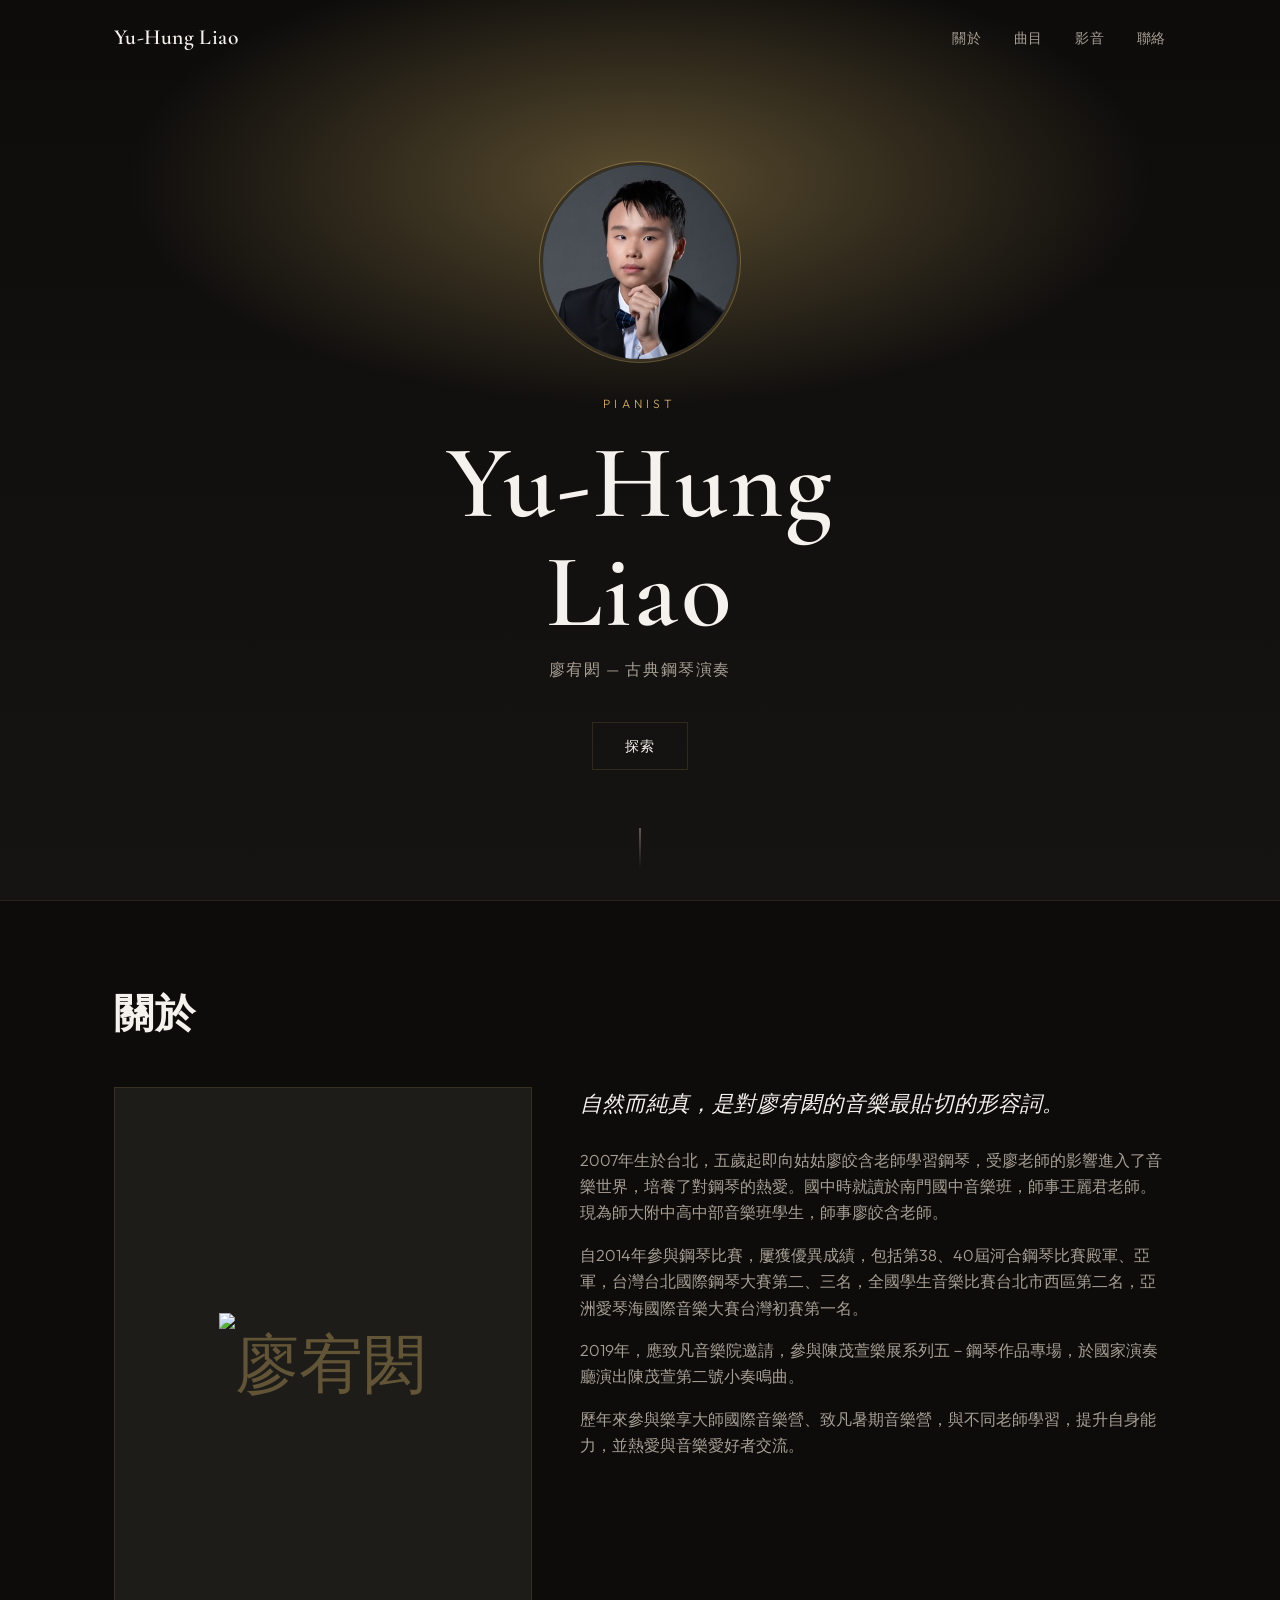
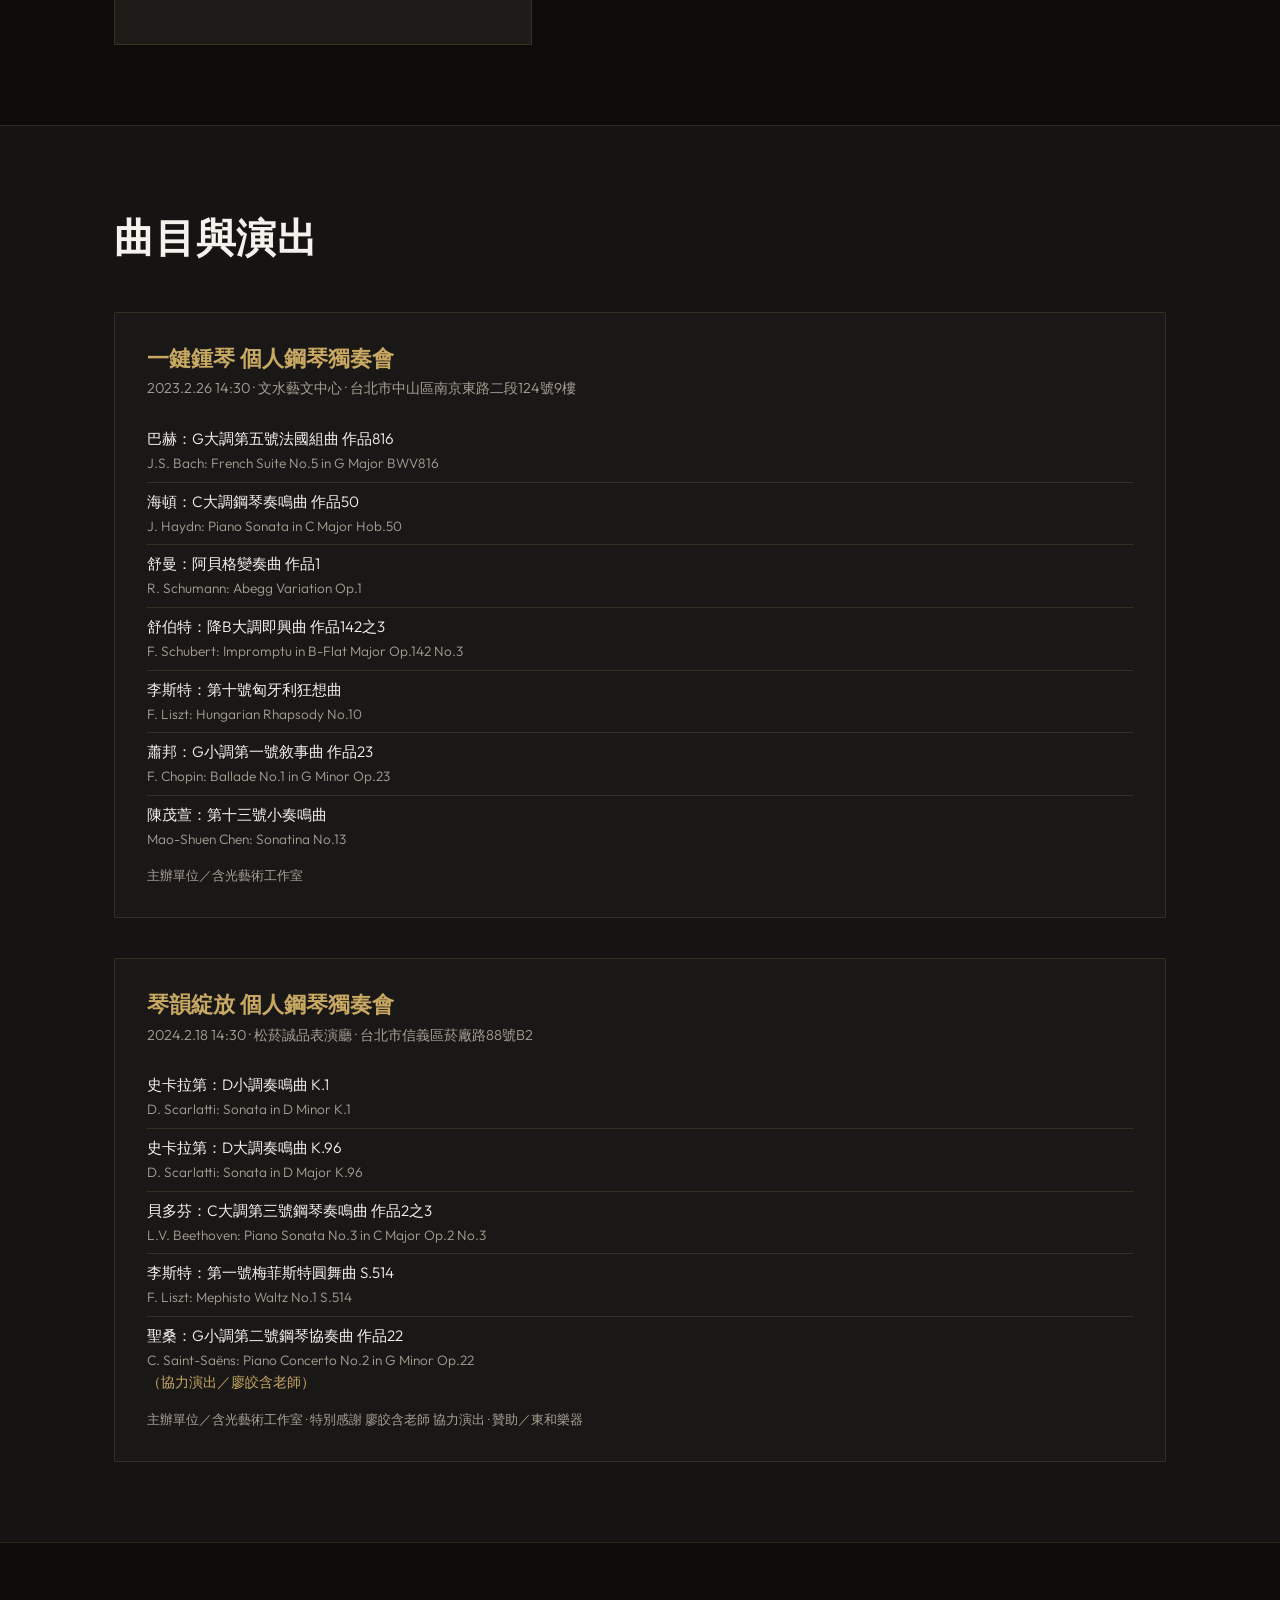
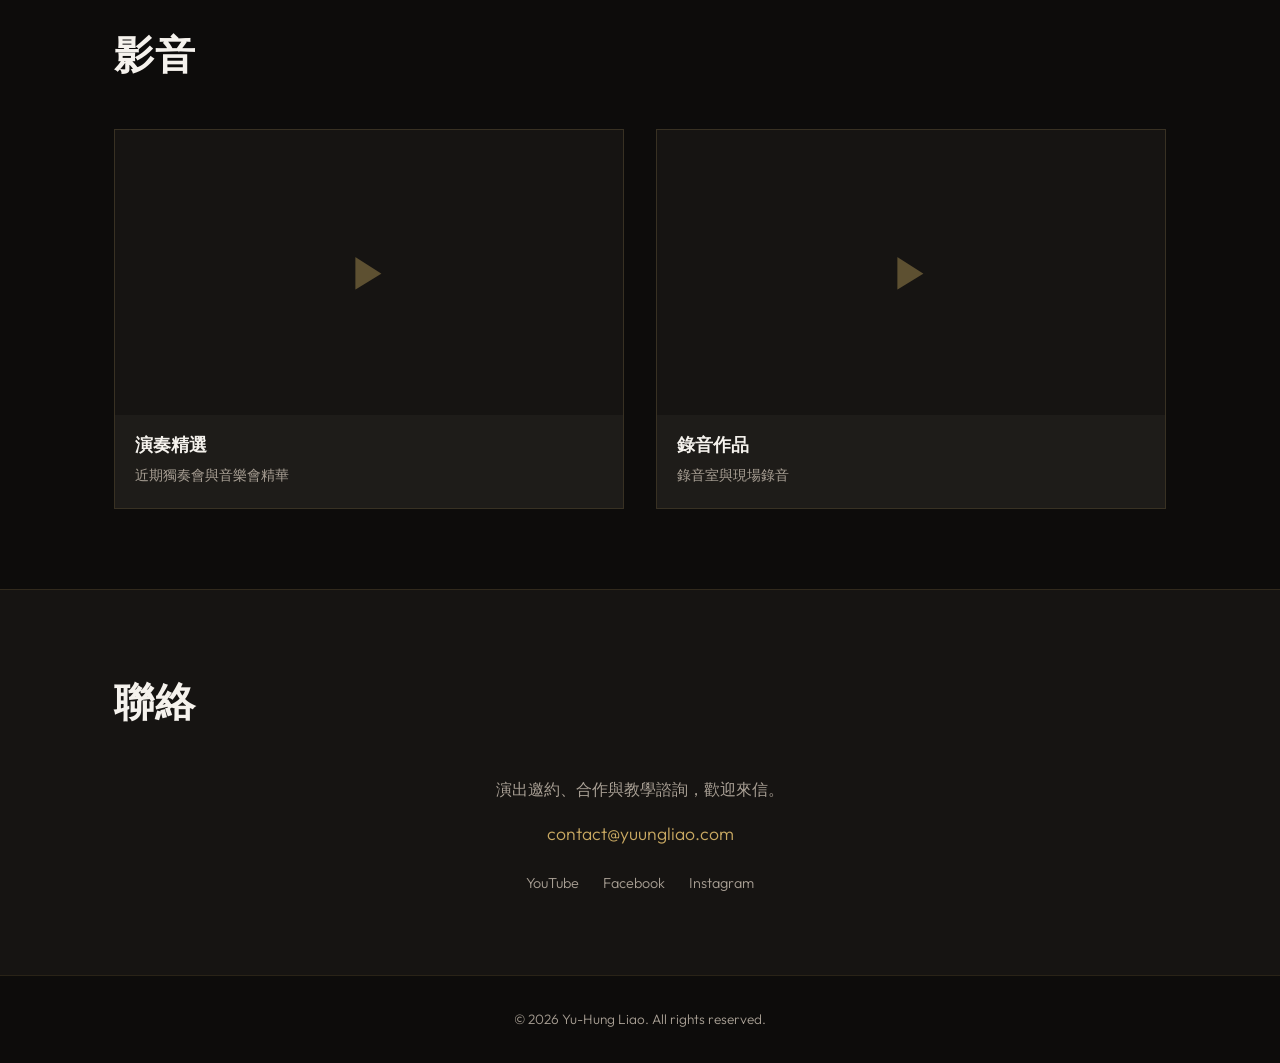
==== index.html @ 667f0459 "add background" ====
<!DOCTYPE html>
<html lang="zh-TW">
<head>
  <meta charset="UTF-8">
  <meta name="viewport" content="width=device-width, initial-scale=1.0">
  <title>Yu-Hung Liao | 鋼琴家 Pianist</title>
  <meta name="description" content="Yu-Hung Liao 鋼琴家個人網站 — 古典鋼琴演奏與音樂藝術">
  <link rel="preconnect" href="https://fonts.googleapis.com">
  <link rel="preconnect" href="https://fonts.gstatic.com" crossorigin>
  <link href="https://fonts.googleapis.com/css2?family=Cormorant+Garamond:ital,wght@0,400;0,600;1,400&family=Outfit:wght@300;400;500&display=swap" rel="stylesheet">
  <link rel="stylesheet" href="styles.css">
</head>
<body>
    <div class="bg-piano-keys" aria-hidden="true"></div>
  <header class="header">
    <nav class="nav">
      <a href="#home" class="logo">Yu-Hung Liao</a>
      <ul class="nav-links">
        <li><a href="#about">關於</a></li>
        <li><a href="#repertoire">曲目</a></li>
        <li><a href="#media">影音</a></li>
        <li><a href="#contact">聯絡</a></li>
      </ul>
      <button class="nav-toggle" aria-label="開啟選單">
        <span></span><span></span><span></span>
      </button>
    </nav>
  </header>

  <main>
    <section id="home" class="hero">
      <div class="hero-bg"></div>
      <div class="hero-photo">
        <img src="pianist-portrait.jpg" alt="廖宥閎">
      </div>
      <div class="hero-content">
        <p class="hero-subtitle">Pianist</p>
        <h1 class="hero-title">Yu-Hung<br>Liao</h1>
        <p class="hero-tagline">廖宥閎 — 古典鋼琴演奏</p>
        <a href="#about" class="hero-cta">探索</a>
      </div>
      <div class="scroll-hint">
        <span></span>
      </div>
    </section>

    <section id="about" class="section about">
      <div class="container">
        <h2 class="section-title">關於</h2>
        <div class="about-grid">
          <div class="about-image">
            <div class="about-image-placeholder">
              <span aria-hidden="true"><img src="photo.jpg" alt="廖宥閎"></span>
            </div>
          </div>
          <div class="about-text">
            <p class="lead">
              自然而純真，是對廖宥閎的音樂最貼切的形容詞。
            </p>
            <p>
              2007年生於台北，五歲起即向姑姑廖皎含老師學習鋼琴，受廖老師的影響進入了音樂世界，培養了對鋼琴的熱愛。國中時就讀於南門國中音樂班，師事王麗君老師。現為師大附中高中部音樂班學生，師事廖皎含老師。
            </p>
            <p>
              自2014年參與鋼琴比賽，屢獲優異成績，包括第38、40屆河合鋼琴比賽殿軍、亞軍，台灣台北國際鋼琴大賽第二、三名，全國學生音樂比賽台北市西區第二名，亞洲愛琴海國際音樂大賽台灣初賽第一名。
            </p>
            <p>
              2019年，應致凡音樂院邀請，參與陳茂萱樂展系列五－鋼琴作品專場，於國家演奏廳演出陳茂萱第二號小奏鳴曲。
            </p>
            <p>
              歷年來參與樂享大師國際音樂營、致凡暑期音樂營，與不同老師學習，提升自身能力，並熱愛與音樂愛好者交流。
            </p>
          </div>
        </div>
      </div>
    </section>

    <section id="repertoire" class="section repertoire">
      <div class="container">
        <h2 class="section-title">曲目與演出</h2>
        <div class="concert-list">
          <article class="concert-card">
            <h3 class="concert-title">一鍵鍾琴 個人鋼琴獨奏會</h3>
            <p class="concert-meta">2023.2.26 14:30 · 文水藝文中心 · 台北市中山區南京東路二段124號9樓</p>
            <ul class="concert-program">
              <li>巴赫：G大調第五號法國組曲 作品816 <span>J.S. Bach: French Suite No.5 in G Major BWV816</span></li>
              <li>海頓：C大調鋼琴奏鳴曲 作品50 <span>J. Haydn: Piano Sonata in C Major Hob.50</span></li>
              <li>舒曼：阿貝格變奏曲 作品1 <span>R. Schumann: Abegg Variation Op.1</span></li>
              <li>舒伯特：降B大調即興曲 作品142之3 <span>F. Schubert: Impromptu in B-Flat Major Op.142 No.3</span></li>
              <li>李斯特：第十號匈牙利狂想曲 <span>F. Liszt: Hungarian Rhapsody No.10</span></li>
              <li>蕭邦：G小調第一號敘事曲 作品23 <span>F. Chopin: Ballade No.1 in G Minor Op.23</span></li>
              <li>陳茂萱：第十三號小奏鳴曲 <span>Mao-Shuen Chen: Sonatina No.13</span></li>
            </ul>
            <p class="concert-org">主辦單位／含光藝術工作室</p>
          </article>
          <article class="concert-card">
            <h3 class="concert-title">琴韻綻放 個人鋼琴獨奏會</h3>
            <p class="concert-meta">2024.2.18 14:30 · 松菸誠品表演廳 · 台北市信義區菸廠路88號B2</p>
            <ul class="concert-program">
              <li>史卡拉第：D小調奏鳴曲 K.1 <span>D. Scarlatti: Sonata in D Minor K.1</span></li>
              <li>史卡拉第：D大調奏鳴曲 K.96 <span>D. Scarlatti: Sonata in D Major K.96</span></li>
              <li>貝多芬：C大調第三號鋼琴奏鳴曲 作品2之3 <span>L.V. Beethoven: Piano Sonata No.3 in C Major Op.2 No.3</span></li>
              <li>李斯特：第一號梅菲斯特圓舞曲 S.514 <span>F. Liszt: Mephisto Waltz No.1 S.514</span></li>
              <li>聖桑：G小調第二號鋼琴協奏曲 作品22 <span>C. Saint-Saëns: Piano Concerto No.2 in G Minor Op.22</span> <em>（協力演出／廖皎含老師）</em></li>
            </ul>
            <p class="concert-org">主辦單位／含光藝術工作室 · 特別感謝 廖皎含老師 協力演出 · 贊助／東和樂器</p>
          </article>
        </div>
      </div>
    </section>

    <section id="media" class="section media">
      <div class="container">
        <h2 class="section-title">影音</h2>
        <div class="media-grid">
          <article class="media-card">
            <div class="media-thumb">
              <span aria-hidden="true">▶</span>
            </div>
            <h3>演奏精選</h3>
            <p>近期獨奏會與音樂會精華</p>
          </article>
          <article class="media-card">
            <div class="media-thumb">
              <span aria-hidden="true">▶</span>
            </div>
            <h3>錄音作品</h3>
            <p>錄音室與現場錄音</p>
          </article>
        </div>
      </div>
    </section>

    <section id="contact" class="section contact">
      <div class="container">
        <h2 class="section-title">聯絡</h2>
        <div class="contact-content">
          <p>演出邀約、合作與教學諮詢，歡迎來信。</p>
          <a href="mailto:contact@yuungliao.com" class="contact-email">contact@yuungliao.com</a>
          <div class="contact-social">
            <a href="#" aria-label="YouTube">YouTube</a>
            <a href="#" aria-label="Facebook">Facebook</a>
            <a href="#" aria-label="Instagram">Instagram</a>
          </div>
        </div>
      </div>
    </section>
  </main>

  <footer class="footer">
    <div class="container">
      <p>© <span id="year"></span> Yu-Hung Liao. All rights reserved.</p>
    </div>
  </footer>

  <script src="script.js"></script>
</body>
</html>
---- styles.css ----
/* --- Variables --- */
:root {
  --bg: #0d0c0b;
  --bg-soft: #161412;
  --surface: #1e1c19;
  --text: #f5f2ed;
  --text-muted: #a89f94;
  --accent: #c9a962;
  --accent-dim: rgba(201, 169, 98, 0.4);
  --border: rgba(201, 169, 98, 0.15);
  --font-display: "Cormorant Garamond", "Times New Roman", serif;
  --font-body: "Outfit", "Segoe UI", sans-serif;
}

/* --- Reset & Base --- */
*,
*::before,
*::after {
  box-sizing: border-box;
}

html {
  scroll-behavior: smooth;
}

body {
  margin: 0;
  font-family: var(--font-body);
  font-weight: 300;
  font-size: 1rem;
  line-height: 1.65;
  color: var(--text);
  background: var(--bg);
  -webkit-font-smoothing: antialiased;
  position: relative;
}

/* 若隱若現的斜向真實鋼琴琴鍵背景（可改用本地圖：url('piano-keys.jpg')）*/
.bg-piano-keys {
  position: fixed;
  inset: -60%;
  z-index: -1;
  overflow: hidden;
  background: var(--bg);
  background-image:
    linear-gradient(rgba(13, 12, 11, 0.88), rgba(13, 12, 11, 0.88)),
    url("https://images.unsplash.com/photo-1520523839897-bd0b52f945a0?auto=format&fit=crop&w=1920");
  background-size: cover;
  background-position: center;
  transform: skewY(-10deg) rotate(-7deg);
  transform-origin: center center;
  pointer-events: none;
}

a {
  color: var(--accent);
  text-decoration: none;
  transition: color 0.2s ease;
}

a:hover {
  color: var(--text);
}

h1, h2, h3 {
  font-family: var(--font-display);
  font-weight: 600;
}

img {
  max-width: 100%;
  height: auto;
  display: block;
}

/* --- Layout --- */
.container {
  width: 100%;
  max-width: 1100px;
  margin: 0 auto;
  padding: 0 1.5rem;
}

/* --- Header & Nav --- */
.header {
  position: fixed;
  top: 0;
  left: 0;
  right: 0;
  z-index: 100;
  padding: 1.25rem 0;
  transition: background 0.3s ease, padding 0.3s ease;
}

.header.scrolled {
  background: rgba(13, 12, 11, 0.92);
  backdrop-filter: blur(8px);
}

.nav {
  position: relative;
  max-width: 1100px;
  margin: 0 auto;
  padding: 0 1.5rem;
  display: flex;
  align-items: center;
  justify-content: space-between;
}

.logo {
  font-family: var(--font-display);
  font-size: 1.35rem;
  font-weight: 600;
  color: var(--text);
  letter-spacing: 0.02em;
}

.nav-links {
  display: flex;
  gap: 2rem;
  list-style: none;
  margin: 0;
  padding: 0;
}

.nav-links a {
  color: var(--text-muted);
  font-size: 0.9rem;
  font-weight: 400;
  letter-spacing: 0.05em;
}

.nav-links a:hover {
  color: var(--accent);
}

.nav-toggle {
  display: none;
  flex-direction: column;
  gap: 5px;
  background: none;
  border: none;
  cursor: pointer;
  padding: 8px;
}

.nav-toggle span {
  width: 22px;
  height: 2px;
  background: var(--text-muted);
}

/* --- Hero --- */
.hero {
  min-height: 100vh;
  display: flex;
  flex-direction: column;
  align-items: center;
  justify-content: center;
  position: relative;
  padding: 6rem 1.5rem 4rem;
  overflow: hidden;
}

.hero-bg {
  position: absolute;
  inset: 0;
  background:
    radial-gradient(ellipse 80% 50% at 50% 20%, var(--accent-dim) 0%, transparent 50%),
    linear-gradient(180deg, var(--bg) 0%, var(--bg-soft) 100%);
  pointer-events: none;
}

.hero-photo {
  position: relative;
  z-index: 1;
  margin-bottom: 2rem;
  width: clamp(140px, 22vw, 200px);
  aspect-ratio: 1;
  border-radius: 50%;
  overflow: hidden;
  border: 3px solid var(--border);
  box-shadow: 0 0 0 1px var(--accent-dim);
  background: var(--surface);
}

.hero-photo img {
  width: 100%;
  height: 100%;
  object-fit: cover;
}

.hero-content {
  position: relative;
  text-align: center;
  z-index: 1;
}

.hero-subtitle {
  font-family: var(--font-body);
  font-size: 0.75rem;
  letter-spacing: 0.35em;
  text-transform: uppercase;
  color: var(--accent);
  margin: 0 0 1rem;
}

.hero-title {
  font-family: var(--font-display);
  font-size: clamp(3rem, 12vw, 6.5rem);
  font-weight: 600;
  line-height: 1.05;
  margin: 0 0 0.5rem;
  letter-spacing: 0.02em;
}

.hero-tagline {
  font-size: 1rem;
  color: var(--text-muted);
  margin: 0 0 2.5rem;
  letter-spacing: 0.1em;
}

.hero-cta {
  display: inline-block;
  padding: 0.75rem 2rem;
  border: 1px solid var(--border);
  color: var(--text);
  font-size: 0.85rem;
  letter-spacing: 0.1em;
}

.hero-cta:hover {
  background: var(--accent-dim);
  border-color: var(--accent);
  color: var(--text);
}

.scroll-hint {
  position: absolute;
  bottom: 2rem;
  left: 50%;
  transform: translateX(-50%);
}

.scroll-hint span {
  display: block;
  width: 1px;
  height: 40px;
  background: linear-gradient(to bottom, var(--text-muted), transparent);
  animation: scrollHint 2s ease-in-out infinite;
}

@keyframes scrollHint {
  0%, 100% { opacity: 0.3; transform: scaleY(0.6); }
  50% { opacity: 1; transform: scaleY(1); }
}

/* --- Sections --- */
.section {
  padding: 5rem 0;
  border-top: 1px solid var(--border);
}

.section-title {
  font-size: clamp(1.75rem, 4vw, 2.5rem);
  margin: 0 0 2.5rem;
  color: var(--text);
  letter-spacing: 0.02em;
}

/* --- About --- */
.about-grid {
  display: grid;
  grid-template-columns: 1fr 1.4fr;
  gap: 3rem;
  align-items: start;
}

.about-image-placeholder {
  aspect-ratio: 3/4;
  background: var(--surface);
  border: 1px solid var(--border);
  display: flex;
  align-items: center;
  justify-content: center;
  font-size: 4rem;
  color: var(--accent-dim);
  font-family: var(--font-display);
}

.about-text .lead {
  font-family: var(--font-display);
  font-size: 1.35rem;
  font-style: italic;
  color: var(--text);
  margin: 0 0 1.5rem;
}

.about-text p {
  margin: 0 0 1rem;
  color: var(--text-muted);
}

.about-text p:last-child {
  margin-bottom: 0;
}

/* --- Repertoire（曲目與演出：跨瀏覽器一致化）--- */
.repertoire {
  background: var(--bg-soft);
  -webkit-font-smoothing: antialiased;
  -moz-osx-font-smoothing: grayscale;
  text-rendering: optimizeLegibility;
}

.concert-list {
  display: grid;
  gap: 2.5rem;
}

.concert-card {
  padding: 2rem;
  border: 1px solid var(--border);
  border-radius: 2px;
  background: rgba(255, 255, 255, 0.02);
  box-sizing: border-box;
}

.concert-title {
  font-family: var(--font-display);
  font-size: 1.35rem;
  margin: 0 0 0.35rem;
  padding: 0;
  color: var(--accent);
  line-height: 1.3;
  font-weight: 600;
}

.concert-title-en {
  display: block;
  font-size: 0.95rem;
  font-weight: 400;
  color: var(--text-muted);
  margin-top: 0.25rem;
}

.concert-meta {
  font-size: 0.9rem;
  color: var(--text-muted);
  margin: 0 0 1.25rem;
  padding: 0;
  line-height: 1.5;
}

.concert-program {
  list-style: none;
  margin: 0 0 1rem;
  padding: 0;
  border: 0;
}

.concert-program li {
  display: block;
  margin: 0;
  padding: 0.5rem 0;
  border-bottom: 1px solid var(--border);
  color: var(--text);
  font-size: 0.95rem;
  line-height: 1.5;
  box-sizing: border-box;
}

.concert-program li:last-child {
  border-bottom: none;
  padding-bottom: 0;
}

.concert-program li span {
  display: block;
  font-size: 0.85rem;
  color: var(--text-muted);
  margin-top: 0.2rem;
  padding-left: 0;
  line-height: 1.45;
}

.concert-program li em {
  font-style: normal;
  color: var(--accent);
  font-size: 0.85rem;
}

.concert-org {
  margin: 0;
  padding: 0;
  font-size: 0.8rem;
  color: var(--text-muted);
  line-height: 1.5;
}

/* --- Media --- */
.media-grid {
  display: grid;
  grid-template-columns: repeat(auto-fit, minmax(280px, 1fr));
  gap: 2rem;
}

.media-card {
  border: 1px solid var(--border);
  background: var(--surface);
  overflow: hidden;
  transition: border-color 0.2s ease, transform 0.2s ease;
}

.media-card:hover {
  border-color: var(--accent-dim);
  transform: translateY(-2px);
}

.media-thumb {
  aspect-ratio: 16/9;
  background: var(--bg-soft);
  display: flex;
  align-items: center;
  justify-content: center;
  font-size: 2.5rem;
  color: var(--accent-dim);
}

.media-card h3 {
  font-size: 1.1rem;
  margin: 1rem 1.25rem 0.25rem;
  color: var(--text);
}

.media-card p {
  margin: 0 1.25rem 1.25rem;
  font-size: 0.9rem;
  color: var(--text-muted);
}

/* --- Contact --- */
.contact {
  background: var(--bg-soft);
}

.contact-content {
  text-align: center;
  max-width: 480px;
  margin: 0 auto;
}

.contact-content p {
  color: var(--text-muted);
  margin: 0 0 1rem;
}

.contact-email {
  display: inline-block;
  font-size: 1.1rem;
  margin-bottom: 1.5rem;
}

.contact-social {
  display: flex;
  justify-content: center;
  gap: 1.5rem;
}

.contact-social a {
  color: var(--text-muted);
  font-size: 0.9rem;
}

.contact-social a:hover {
  color: var(--accent);
}

/* --- Footer --- */
.footer {
  padding: 2rem 0;
  border-top: 1px solid var(--border);
}

.footer .container {
  text-align: center;
}

.footer p {
  margin: 0;
  font-size: 0.85rem;
  color: var(--text-muted);
}

/* --- Responsive --- */
@media (max-width: 768px) {
  .nav-links {
    display: none;
  }

  .nav-toggle {
    display: flex;
  }

  .nav.open .nav-links {
    display: flex;
    position: absolute;
    top: 100%;
    left: 0;
    right: 0;
    flex-direction: column;
    gap: 0;
    padding: 1rem 1.5rem;
    background: var(--bg-soft);
    border-bottom: 1px solid var(--border);
  }

  .nav.open .nav-links li {
    padding: 0.75rem 0;
    border-bottom: 1px solid var(--border);
  }

  .nav.open .nav-links li:last-child {
    border-bottom: none;
  }

  .about-grid {
    grid-template-columns: 1fr;
  }

  .about-image-placeholder {
    max-width: 320px;
    margin: 0 auto;
  }
}

@media (max-width: 480px) {
  .section {
    padding: 3.5rem 0;
  }

  .concert-card {
    padding: 1.5rem;
  }
}
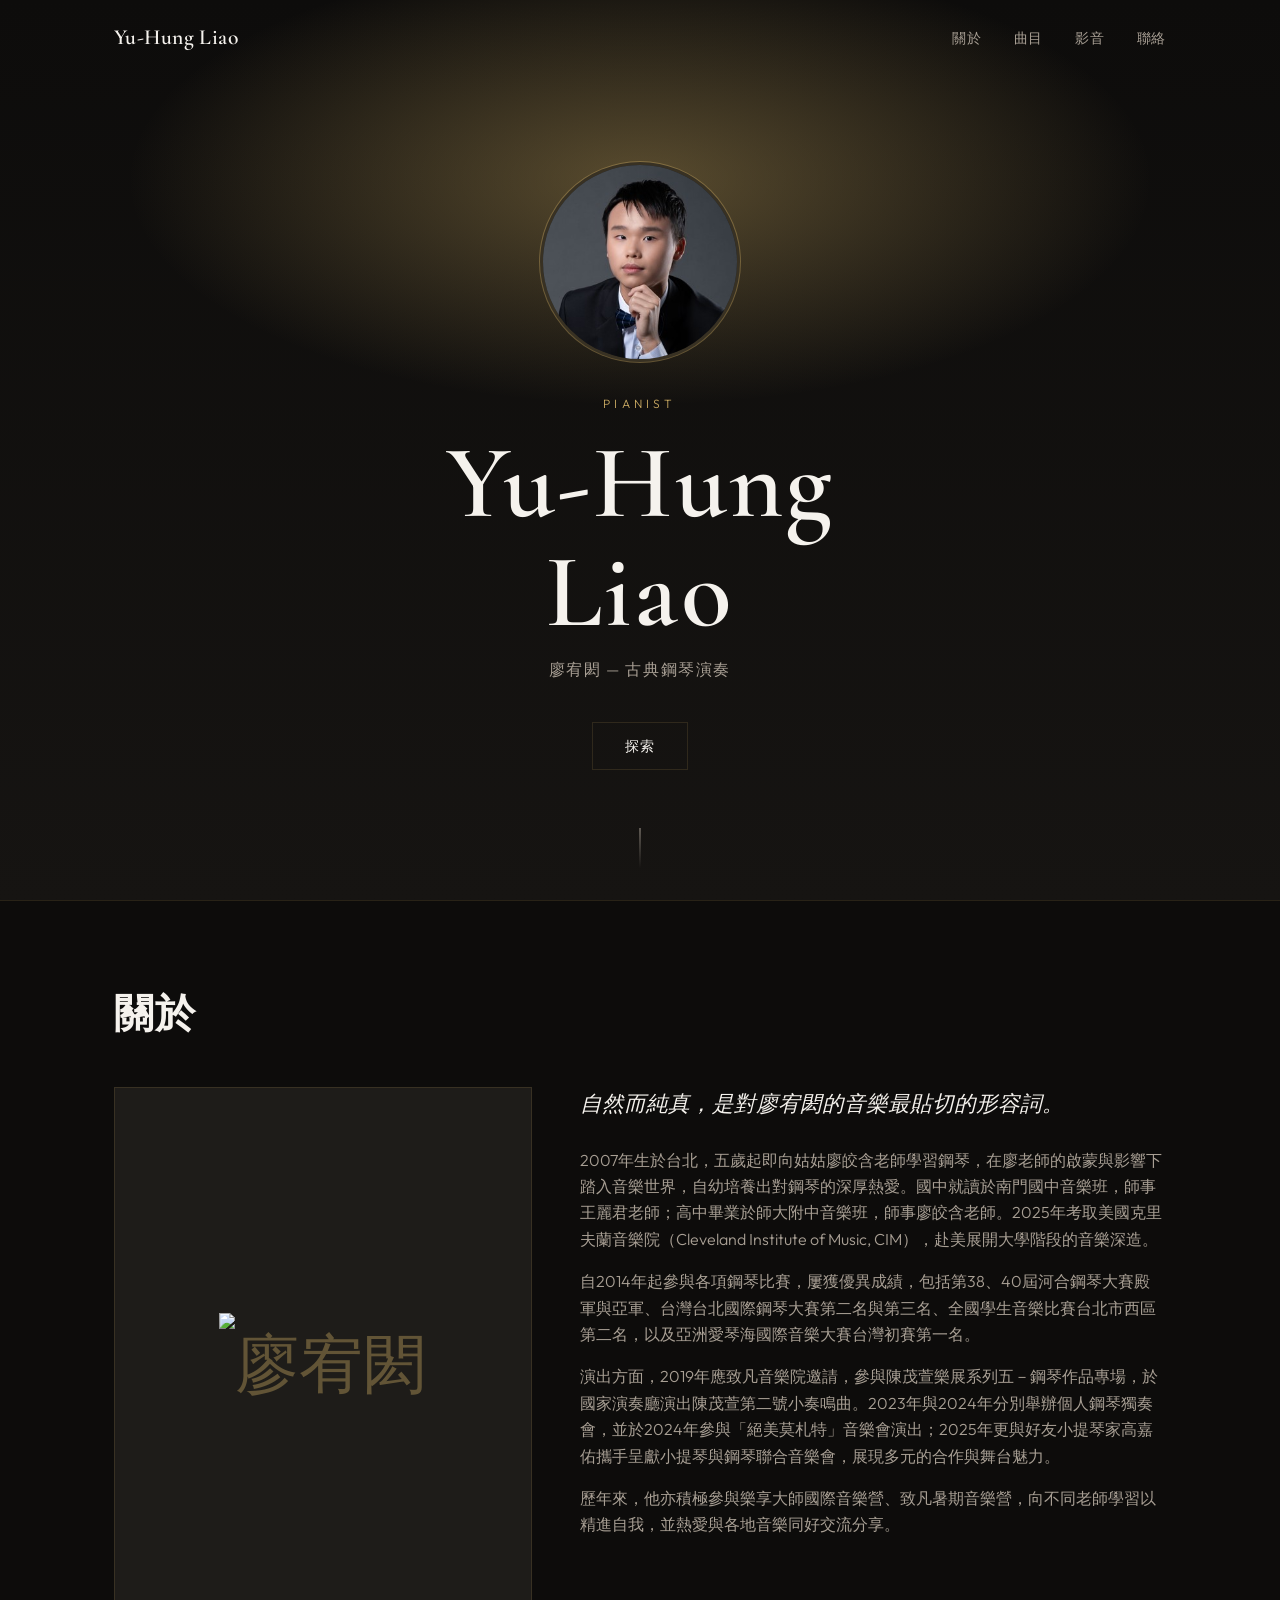
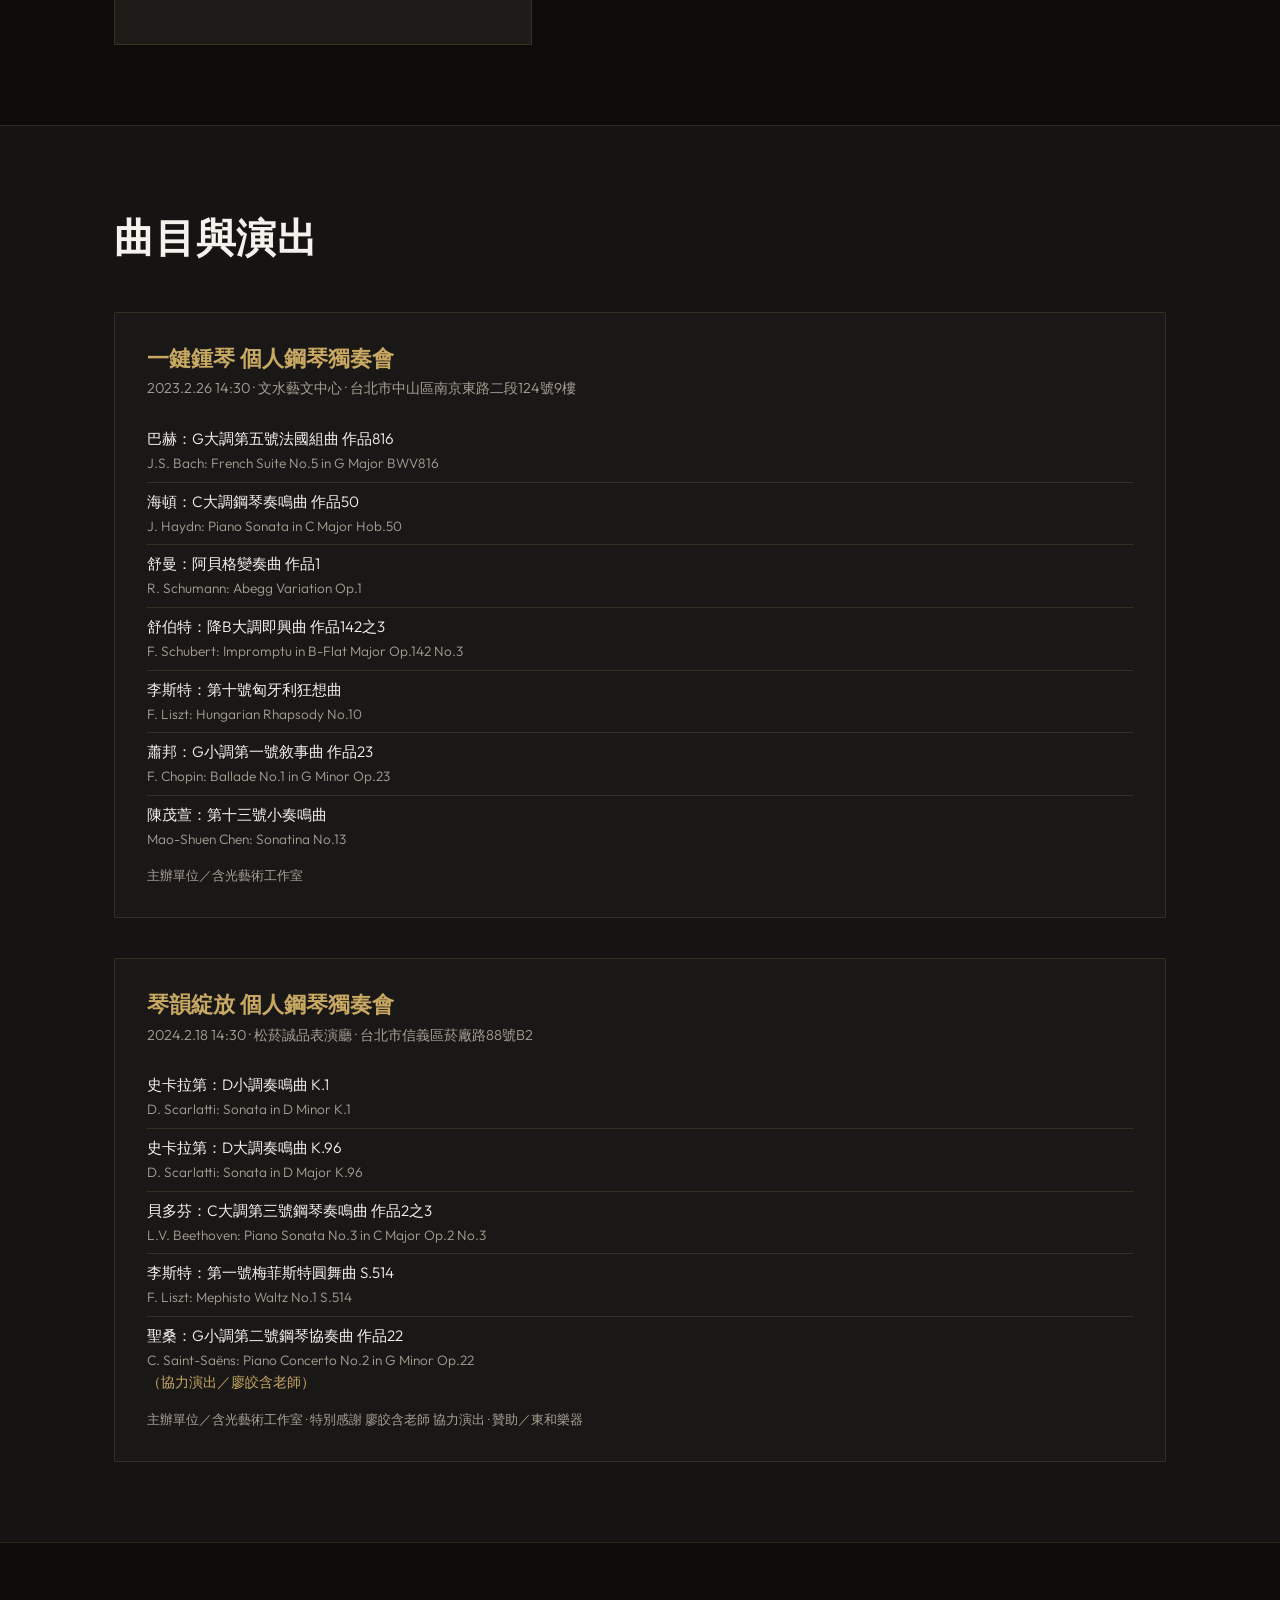
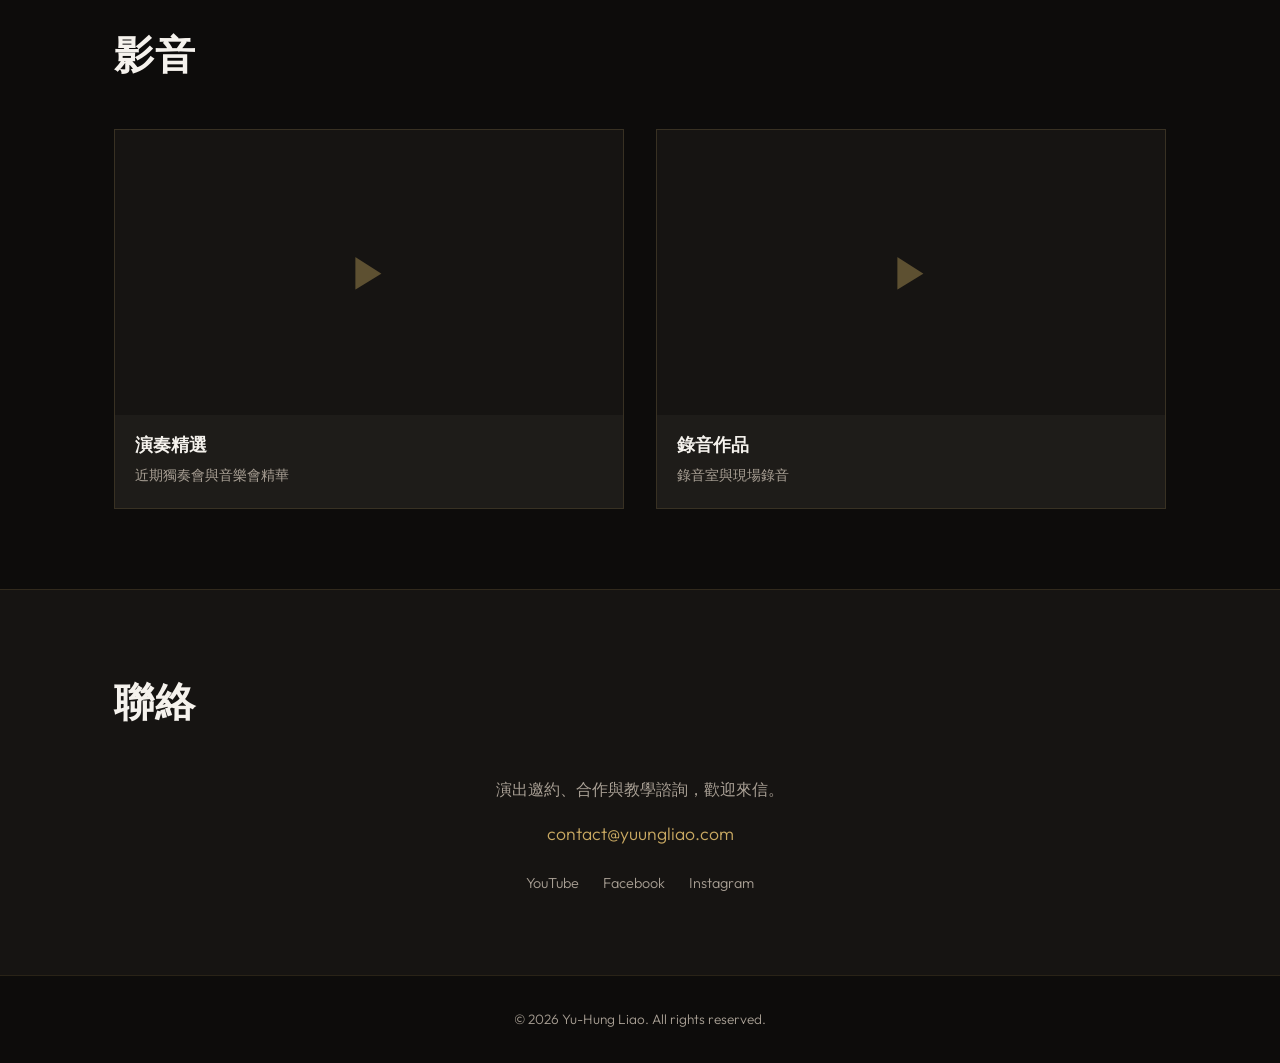
==== commit a1901e89: "fix: update 'about' section with enhanced biography and performance details for 2023-2025" ====
--- a/index.html
+++ b/index.html
@@ -58,16 +58,16 @@
               自然而純真，是對廖宥閎的音樂最貼切的形容詞。
             </p>
             <p>
-              2007年生於台北，五歲起即向姑姑廖皎含老師學習鋼琴，受廖老師的影響進入了音樂世界，培養了對鋼琴的熱愛。國中時就讀於南門國中音樂班，師事王麗君老師。現為師大附中高中部音樂班學生，師事廖皎含老師。
+              2007年生於台北，五歲起即向姑姑廖皎含老師學習鋼琴，在廖老師的啟蒙與影響下踏入音樂世界，自幼培養出對鋼琴的深厚熱愛。國中就讀於南門國中音樂班，師事王麗君老師；高中畢業於師大附中音樂班，師事廖皎含老師。2025年考取美國克里夫蘭音樂院（Cleveland Institute of Music, CIM），赴美展開大學階段的音樂深造。
             </p>
             <p>
-              自2014年參與鋼琴比賽，屢獲優異成績，包括第38、40屆河合鋼琴比賽殿軍、亞軍，台灣台北國際鋼琴大賽第二、三名，全國學生音樂比賽台北市西區第二名，亞洲愛琴海國際音樂大賽台灣初賽第一名。
+              自2014年起參與各項鋼琴比賽，屢獲優異成績，包括第38、40屆河合鋼琴大賽殿軍與亞軍、台灣台北國際鋼琴大賽第二名與第三名、全國學生音樂比賽台北市西區第二名，以及亞洲愛琴海國際音樂大賽台灣初賽第一名。
             </p>
             <p>
-              2019年，應致凡音樂院邀請，參與陳茂萱樂展系列五－鋼琴作品專場，於國家演奏廳演出陳茂萱第二號小奏鳴曲。
+              演出方面，2019年應致凡音樂院邀請，參與陳茂萱樂展系列五－鋼琴作品專場，於國家演奏廳演出陳茂萱第二號小奏鳴曲。2023年與2024年分別舉辦個人鋼琴獨奏會，並於2024年參與「絕美莫札特」音樂會演出；2025年更與好友小提琴家高嘉佑攜手呈獻小提琴與鋼琴聯合音樂會，展現多元的合作與舞台魅力。
             </p>
             <p>
-              歷年來參與樂享大師國際音樂營、致凡暑期音樂營，與不同老師學習，提升自身能力，並熱愛與音樂愛好者交流。
+              歷年來，他亦積極參與樂享大師國際音樂營、致凡暑期音樂營，向不同老師學習以精進自我，並熱愛與各地音樂同好交流分享。
             </p>
           </div>
         </div>
@@ -152,6 +152,10 @@
     </div>
   </footer>
 
+  <script src="config.js"></script>
+  <script src="https://cdn.jsdelivr.net/npm/@supabase/supabase-js@2"></script>
+  <script src="supabase-client.js"></script>
+  <script src="data-loader.js"></script>
   <script src="script.js"></script>
 </body>
 </html>
--- a/styles.css
+++ b/styles.css
@@ -327,6 +327,33 @@
   box-sizing: border-box;
 }
 
+.concert-card-inner {
+  display: flex;
+  gap: 2rem;
+  align-items: flex-start;
+}
+
+.concert-card-body {
+  flex: 1;
+  min-width: 0;
+}
+
+.concert-poster {
+  flex-shrink: 0;
+  width: 260px;
+  border-radius: 2px;
+  overflow: hidden;
+  border: 1px solid var(--border);
+}
+
+.concert-poster img {
+  width: 100%;
+  height: auto;
+  max-height: 360px;
+  object-fit: contain;
+  display: block;
+}
+
 .concert-title {
   font-family: var(--font-display);
   font-size: 1.35rem;
@@ -428,6 +455,12 @@
   color: var(--accent-dim);
 }
 
+.media-thumb img {
+  width: 100%;
+  height: 100%;
+  object-fit: cover;
+}
+
 .media-card h3 {
   font-size: 1.1rem;
   margin: 1rem 1.25rem 0.25rem;
@@ -475,6 +508,13 @@
 
 .contact-social a:hover {
   color: var(--accent);
+}
+
+.contact-social-no-link {
+  color: var(--text-muted);
+  font-size: 0.9rem;
+  cursor: default;
+  text-decoration: none;
 }
 
 /* --- Footer --- */
@@ -533,6 +573,16 @@
     max-width: 320px;
     margin: 0 auto;
   }
+
+  .concert-card-inner {
+    flex-direction: column;
+  }
+
+  .concert-poster {
+    width: 100%;
+    max-width: 320px;
+    margin: 0 auto;
+  }
 }
 
 @media (max-width: 480px) {
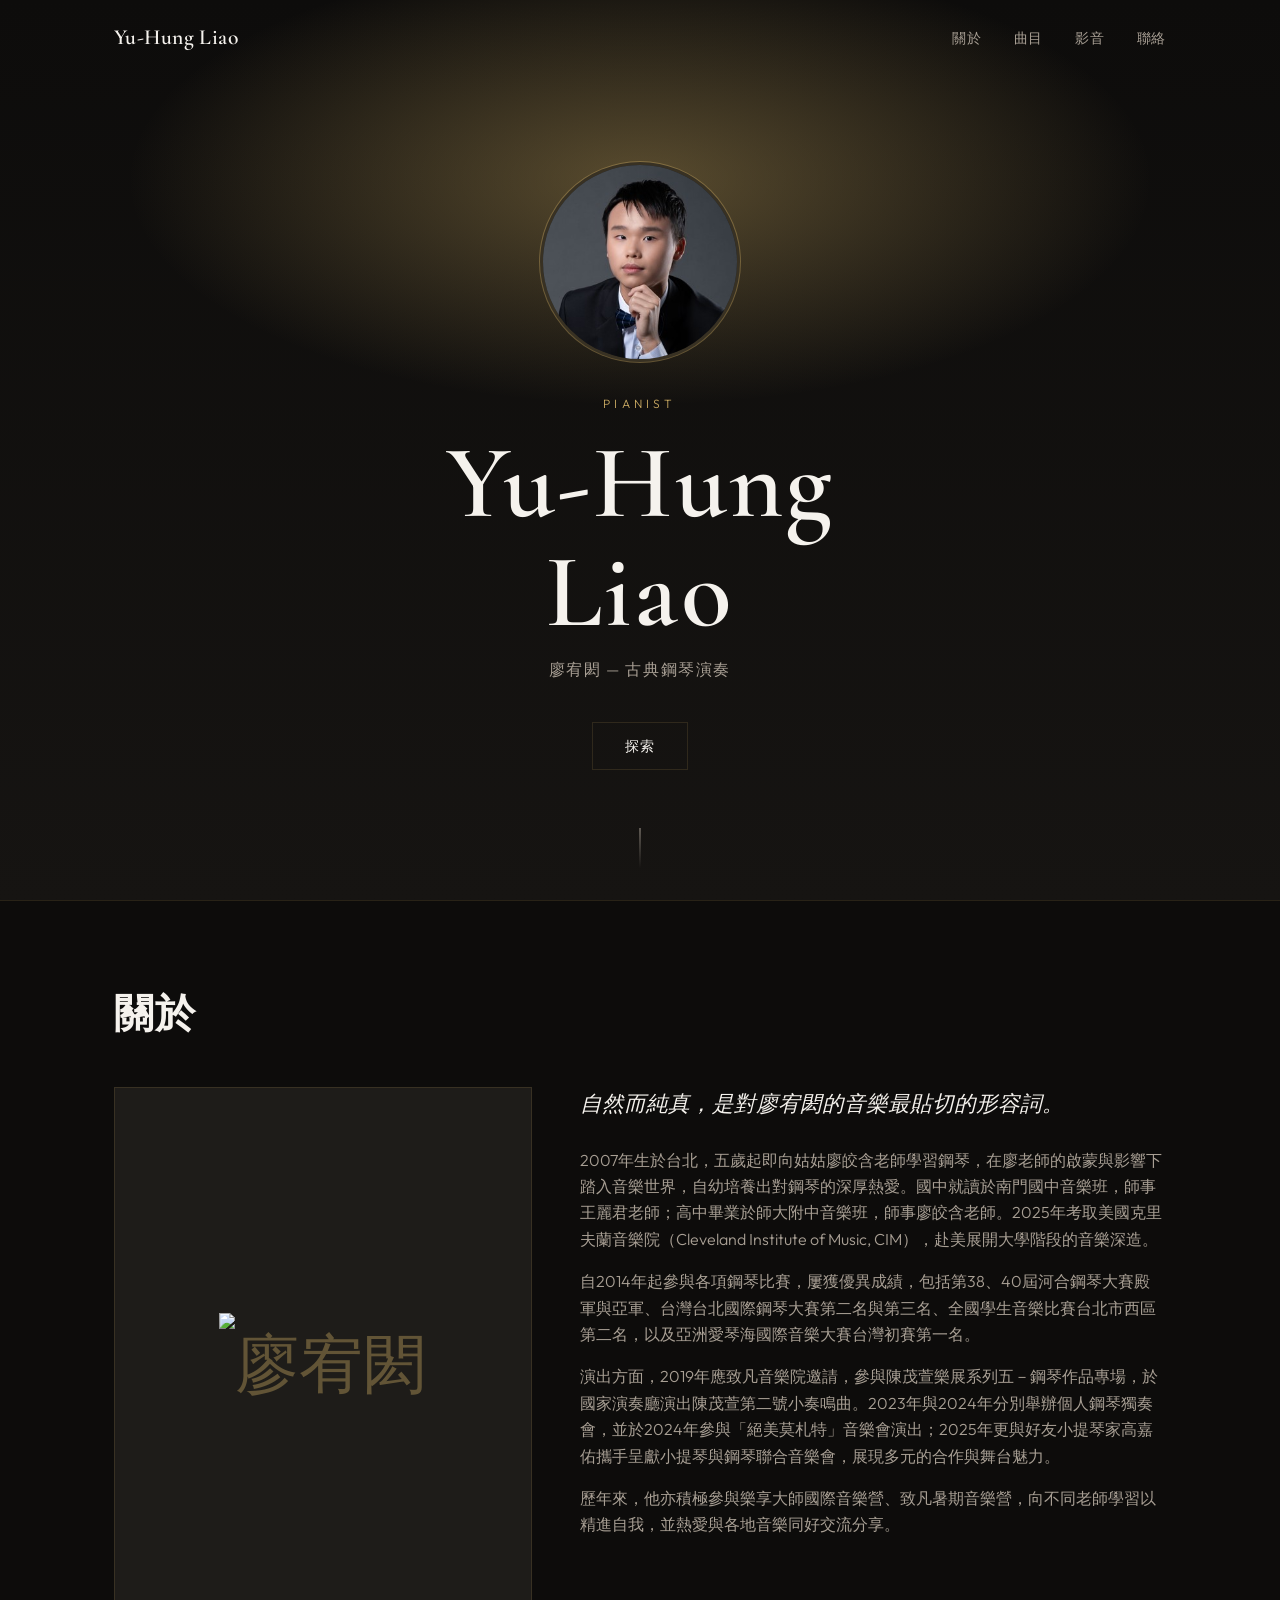
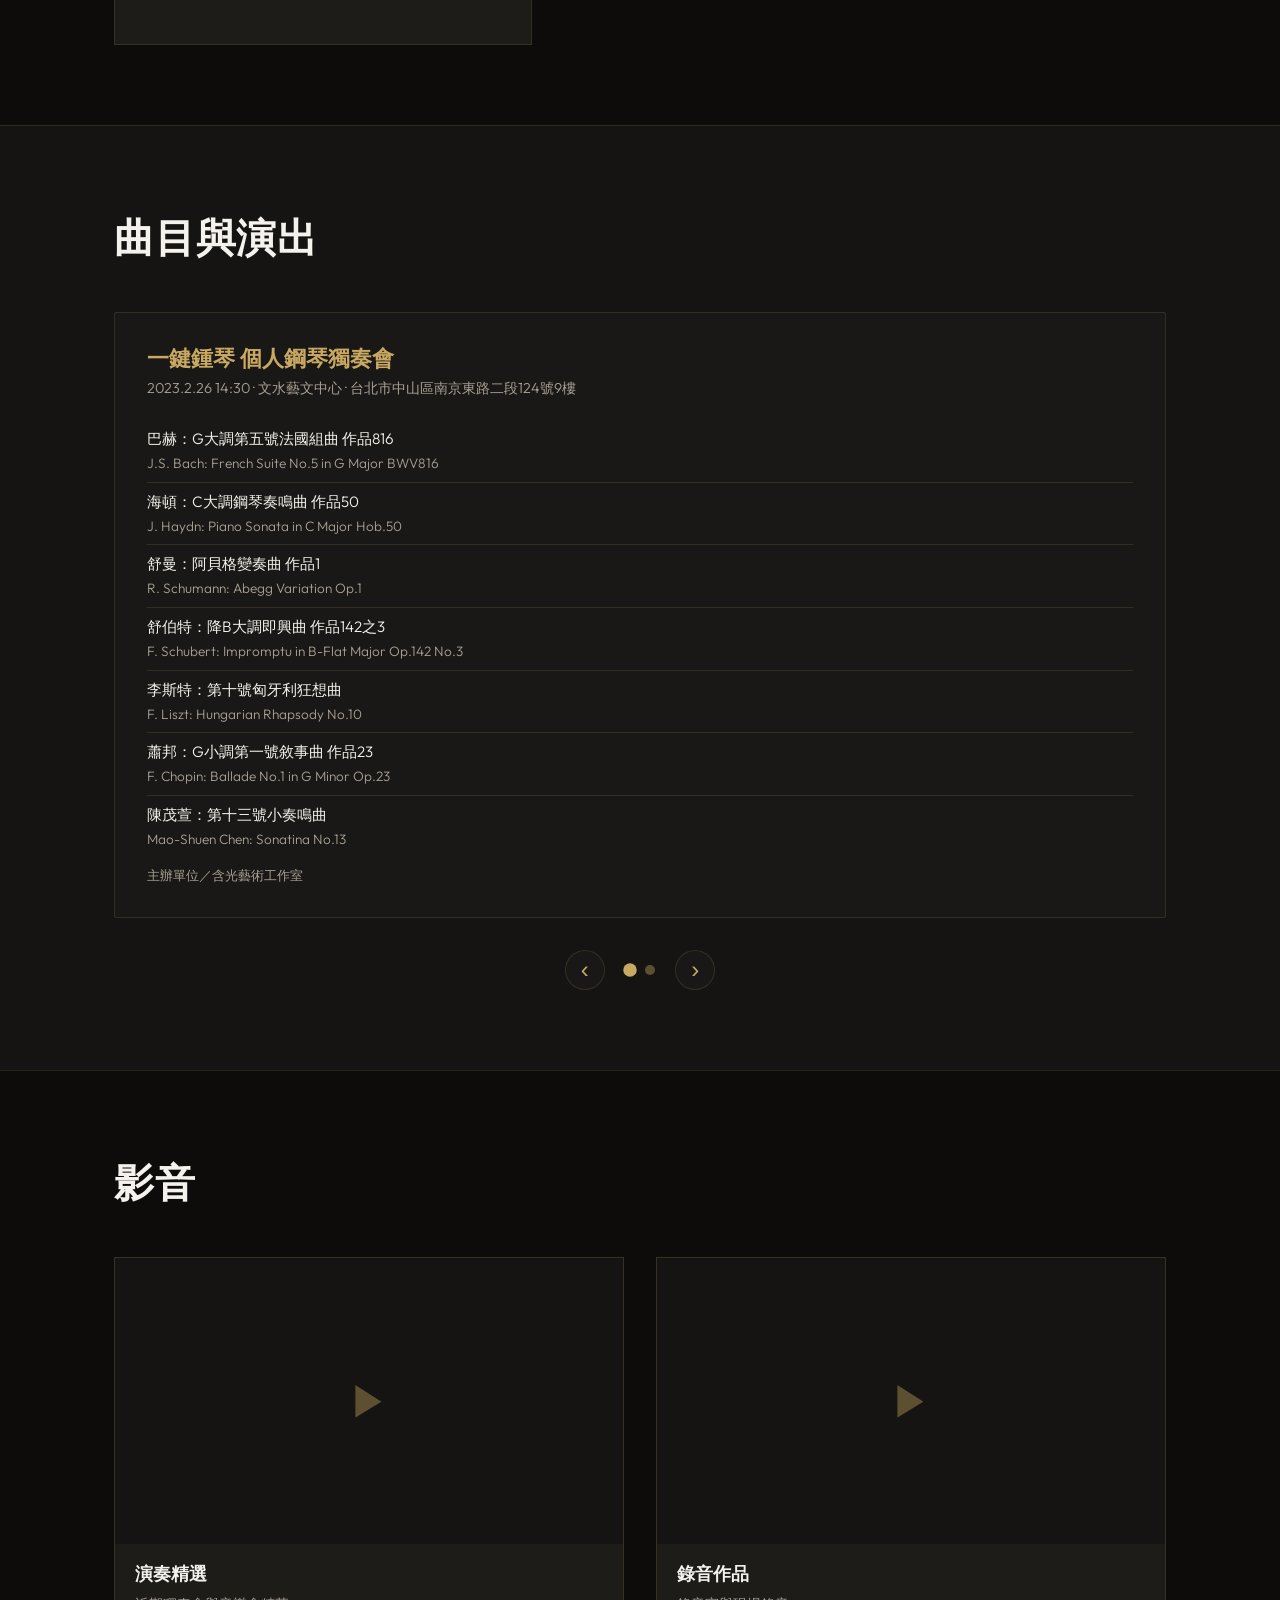
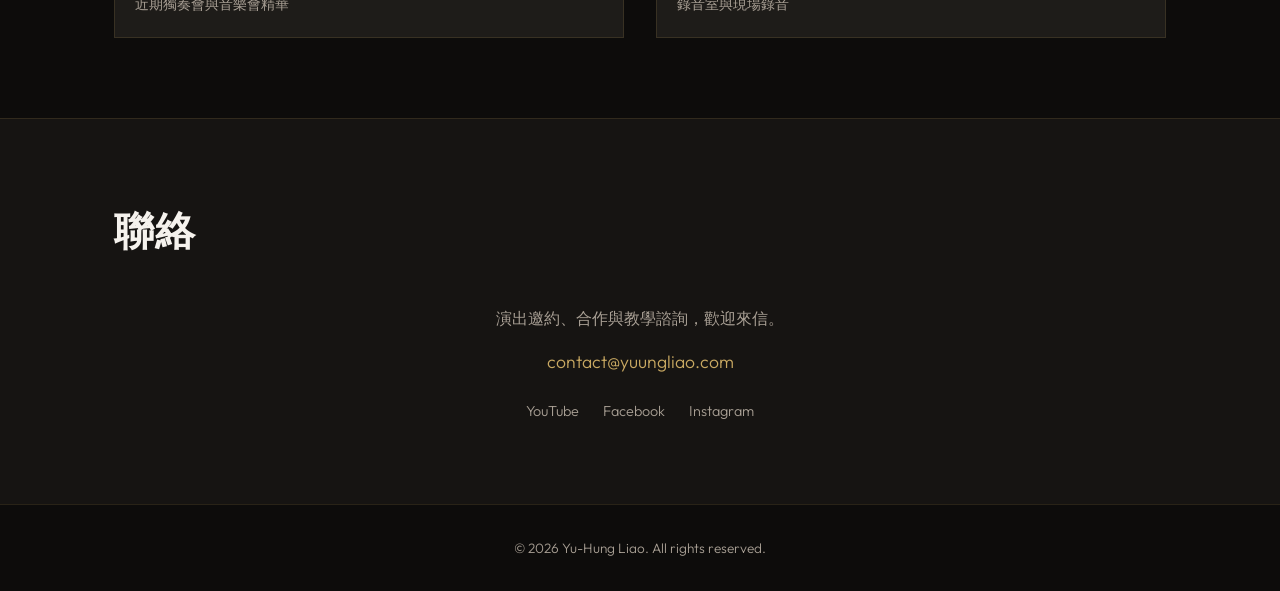
==== commit 4200ea36: "feat: enhance repertoire carousel with new navigation controls and improved layout" ====
--- a/index.html
+++ b/index.html
@@ -8,7 +8,7 @@
   <link rel="preconnect" href="https://fonts.googleapis.com">
   <link rel="preconnect" href="https://fonts.gstatic.com" crossorigin>
   <link href="https://fonts.googleapis.com/css2?family=Cormorant+Garamond:ital,wght@0,400;0,600;1,400&family=Outfit:wght@300;400;500&display=swap" rel="stylesheet">
-  <link rel="stylesheet" href="styles.css">
+  <link rel="stylesheet" href="styles.css?v=4">
 </head>
 <body>
     <div class="bg-piano-keys" aria-hidden="true"></div>
@@ -155,7 +155,7 @@
   <script src="config.js"></script>
   <script src="https://cdn.jsdelivr.net/npm/@supabase/supabase-js@2"></script>
   <script src="supabase-client.js"></script>
-  <script src="data-loader.js"></script>
-  <script src="script.js"></script>
+  <script src="data-loader.js?v=4"></script>
+  <script src="script.js?v=4"></script>
 </body>
 </html>
--- a/styles.css
+++ b/styles.css
@@ -319,6 +319,99 @@
   gap: 2.5rem;
 }
 
+/* --- 曲目與演出輪播 --- */
+.concert-carousel {
+  overflow: hidden;
+  width: 100%;
+  position: relative;
+}
+
+/* 箭頭與圓點同列置中於輪播下方 */
+.concert-controls {
+  display: flex;
+  align-items: center;
+  justify-content: center;
+  gap: 1.25rem;
+  margin-top: 2rem;
+}
+
+.concert-arrow {
+  width: 40px;
+  height: 40px;
+  display: flex;
+  align-items: center;
+  justify-content: center;
+  flex-shrink: 0;
+  padding: 0;
+  border: 1px solid var(--border);
+  border-radius: 50%;
+  background: rgba(255, 255, 255, 0.02);
+  color: var(--accent);
+  font-size: 1.5rem;
+  line-height: 1;
+  cursor: pointer;
+  transition: background 0.3s ease, color 0.3s ease;
+}
+
+.concert-arrow:hover {
+  background: var(--accent);
+  color: var(--bg);
+}
+
+.concert-list.is-carousel {
+  display: flex;
+  flex-wrap: nowrap;
+  gap: 0;
+  transition: transform 0.6s ease;
+  touch-action: pan-y;        /* 允許垂直捲動，水平交給輪播處理 */
+  cursor: grab;
+  user-select: none;
+}
+
+.concert-list.is-carousel.is-dragging {
+  transition: none;           /* 拖曳時即時跟手，不套用動畫 */
+  cursor: grabbing;
+}
+
+.concert-list.is-carousel .concert-card {
+  flex: 0 0 100%;
+  width: 100%;
+  min-width: 100%;
+}
+
+.concert-list.is-carousel img {
+  -webkit-user-drag: none;
+  user-select: none;
+  pointer-events: none;       /* 避免拖曳圖片時觸發原生拖放 */
+}
+
+.concert-dots {
+  display: flex;
+  justify-content: center;
+  align-items: center;
+  gap: 0.65rem;
+}
+
+.concert-dot {
+  width: 10px;
+  height: 10px;
+  padding: 0;
+  border: none;
+  border-radius: 50%;
+  background: var(--accent-dim);
+  cursor: pointer;
+  transition: background 0.3s ease, transform 0.3s ease;
+}
+
+.concert-dot:hover {
+  background: var(--accent);
+}
+
+.concert-dot.active {
+  background: var(--accent);
+  transform: scale(1.35);
+}
+
 .concert-card {
   padding: 2rem;
   border: 1px solid var(--border);
@@ -340,16 +433,15 @@
 
 .concert-poster {
   flex-shrink: 0;
-  width: 260px;
+  width: 312px;
   border-radius: 2px;
   overflow: hidden;
-  border: 1px solid var(--border);
 }
 
 .concert-poster img {
   width: 100%;
   height: auto;
-  max-height: 360px;
+  max-height: 432px;
   object-fit: contain;
   display: block;
 }
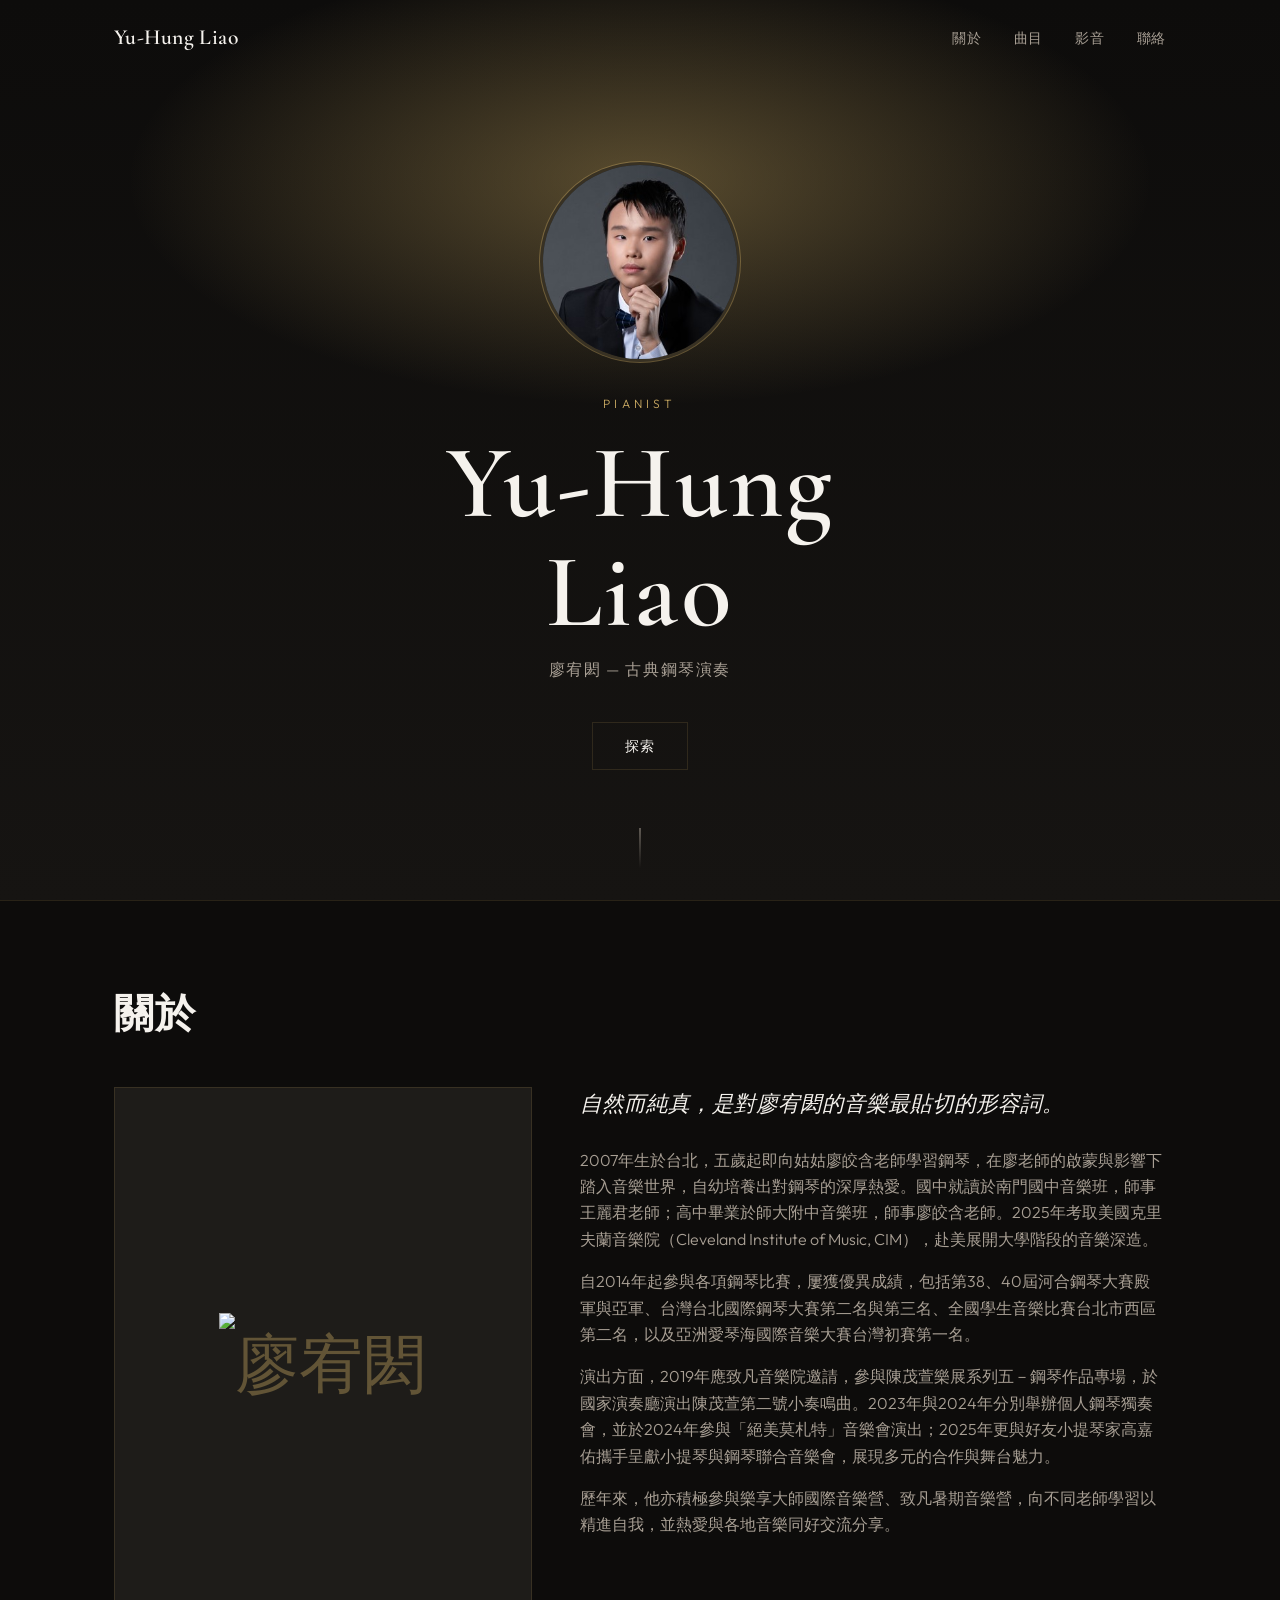
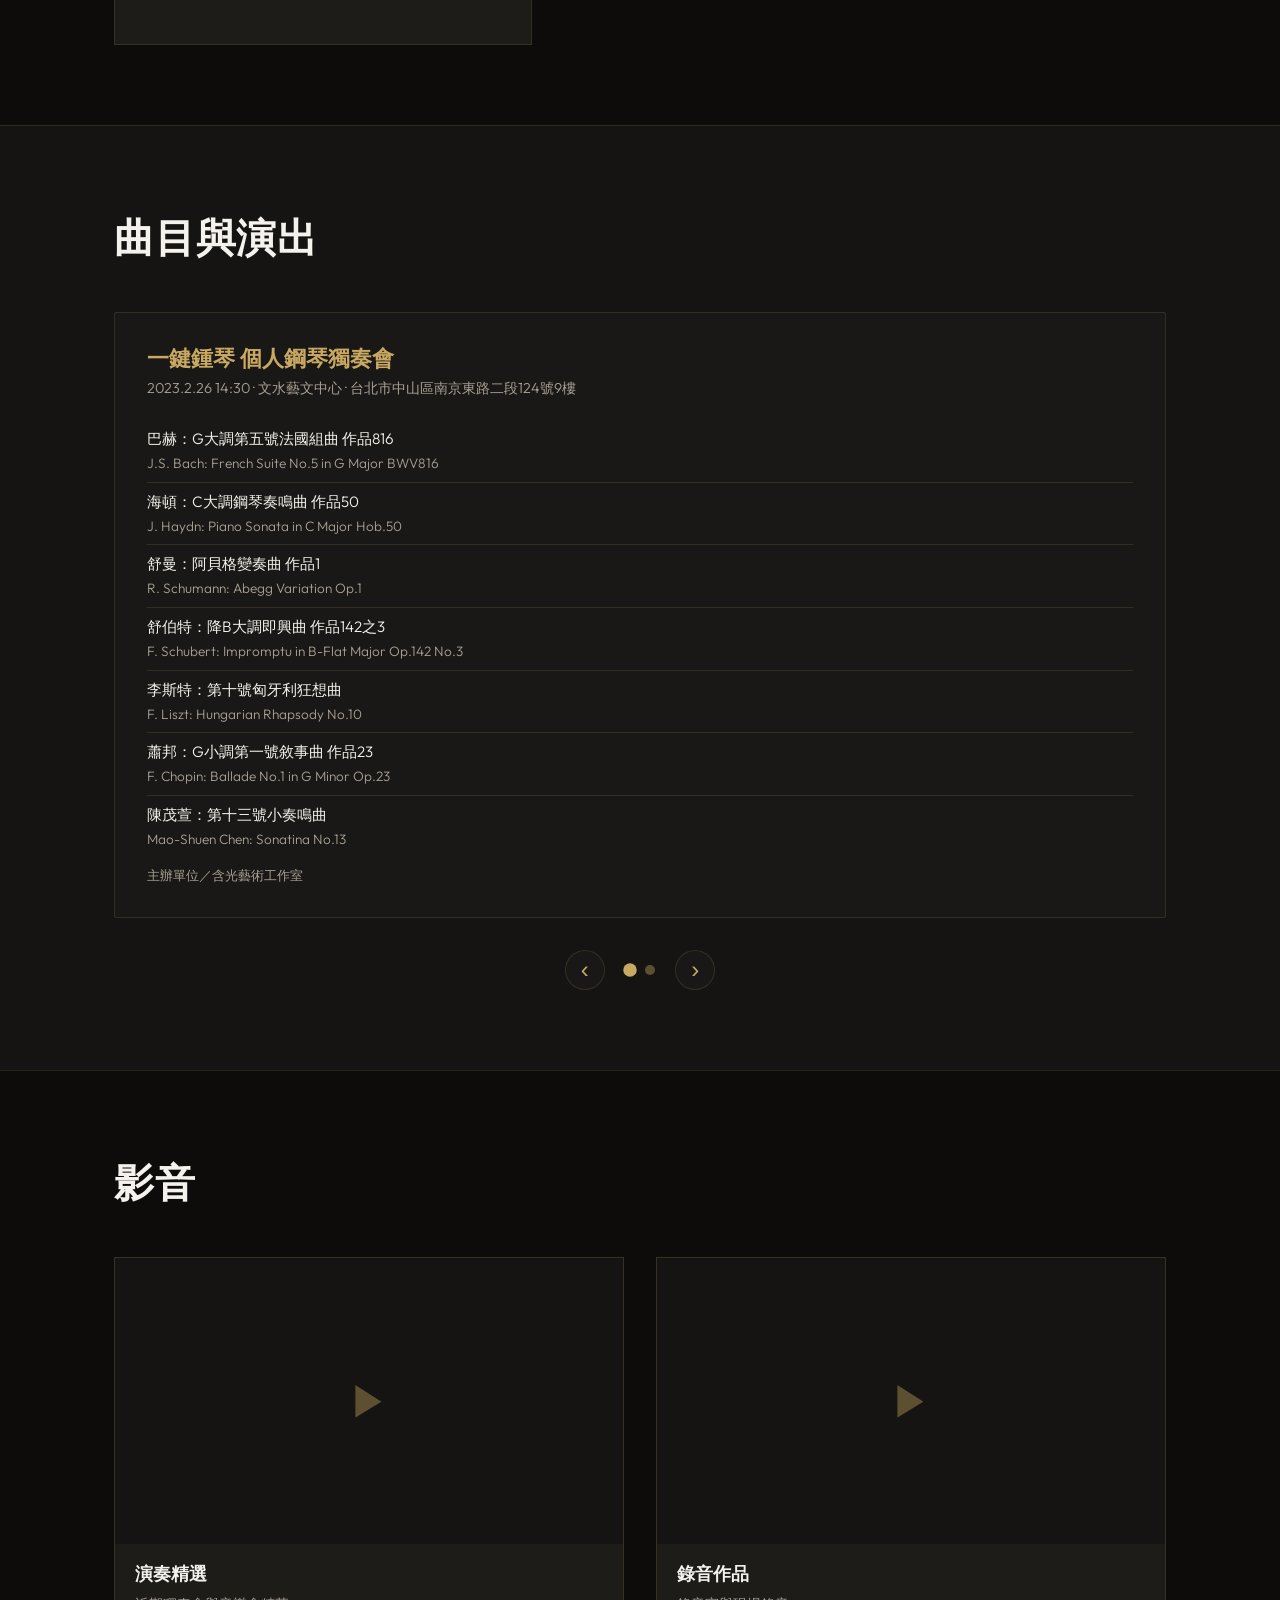
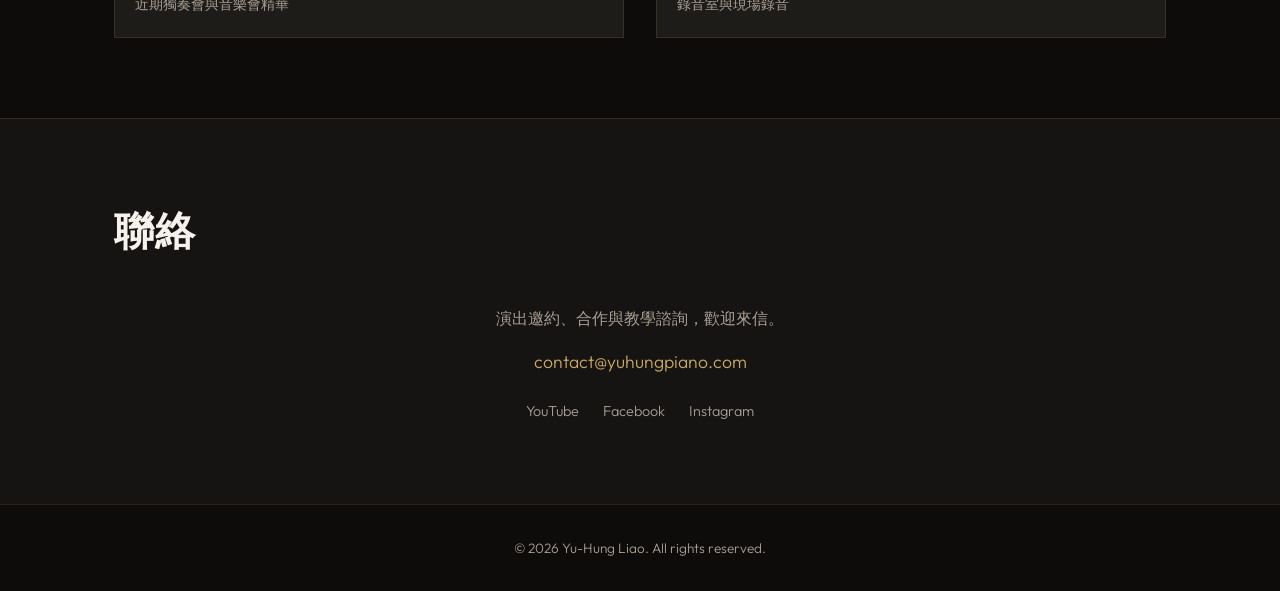
==== commit 36ea57e0: "feat: initialize database schema and update documentation and frontend entry points" ====
--- a/index.html
+++ b/index.html
@@ -8,7 +8,7 @@
   <link rel="preconnect" href="https://fonts.googleapis.com">
   <link rel="preconnect" href="https://fonts.gstatic.com" crossorigin>
   <link href="https://fonts.googleapis.com/css2?family=Cormorant+Garamond:ital,wght@0,400;0,600;1,400&family=Outfit:wght@300;400;500&display=swap" rel="stylesheet">
-  <link rel="stylesheet" href="styles.css?v=4">
+  <link rel="stylesheet" href="styles.css?v=5">
 </head>
 <body>
     <div class="bg-piano-keys" aria-hidden="true"></div>
@@ -135,7 +135,7 @@
         <h2 class="section-title">聯絡</h2>
         <div class="contact-content">
           <p>演出邀約、合作與教學諮詢，歡迎來信。</p>
-          <a href="mailto:contact@yuungliao.com" class="contact-email">contact@yuungliao.com</a>
+          <a href="mailto:contact@yuhungpiano.com" class="contact-email">contact@yuhungpiano.com</a>
           <div class="contact-social">
             <a href="#" aria-label="YouTube">YouTube</a>
             <a href="#" aria-label="Facebook">Facebook</a>
@@ -155,7 +155,7 @@
   <script src="config.js"></script>
   <script src="https://cdn.jsdelivr.net/npm/@supabase/supabase-js@2"></script>
   <script src="supabase-client.js"></script>
-  <script src="data-loader.js?v=4"></script>
-  <script src="script.js?v=4"></script>
+  <script src="data-loader.js?v=5"></script>
+  <script src="script.js?v=5"></script>
 </body>
 </html>
--- a/styles.css
+++ b/styles.css
@@ -320,10 +320,24 @@
 }
 
 /* --- 曲目與演出輪播 --- */
+/* 以瀏覽器原生水平捲動 + scroll-snap 實作，觸控滑動由系統處理（iOS/iPadOS 最穩） */
 .concert-carousel {
-  overflow: hidden;
   width: 100%;
   position: relative;
+  overflow-x: auto;
+  overflow-y: hidden;
+  scroll-snap-type: x mandatory;
+  -webkit-overflow-scrolling: touch;
+  scrollbar-width: none;        /* Firefox：隱藏捲軸 */
+  cursor: grab;
+}
+
+.concert-carousel::-webkit-scrollbar {
+  display: none;                /* Chrome / Safari：隱藏捲軸 */
+}
+
+.concert-carousel.is-grabbing {
+  cursor: grabbing;
 }
 
 /* 箭頭與圓點同列置中於輪播下方 */
@@ -362,27 +376,18 @@
   display: flex;
   flex-wrap: nowrap;
   gap: 0;
-  transition: transform 0.6s ease;
-  touch-action: pan-y;        /* 允許垂直捲動，水平交給輪播處理 */
-  cursor: grab;
-  user-select: none;
-}
-
-.concert-list.is-carousel.is-dragging {
-  transition: none;           /* 拖曳時即時跟手，不套用動畫 */
-  cursor: grabbing;
 }
 
 .concert-list.is-carousel .concert-card {
   flex: 0 0 100%;
   width: 100%;
   min-width: 100%;
+  scroll-snap-align: start;
 }
 
 .concert-list.is-carousel img {
-  -webkit-user-drag: none;
+  -webkit-user-drag: none;    /* 避免桌機滑鼠拖曳時產生圖片鬼影 */
   user-select: none;
-  pointer-events: none;       /* 避免拖曳圖片時觸發原生拖放 */
 }
 
 .concert-dots {
